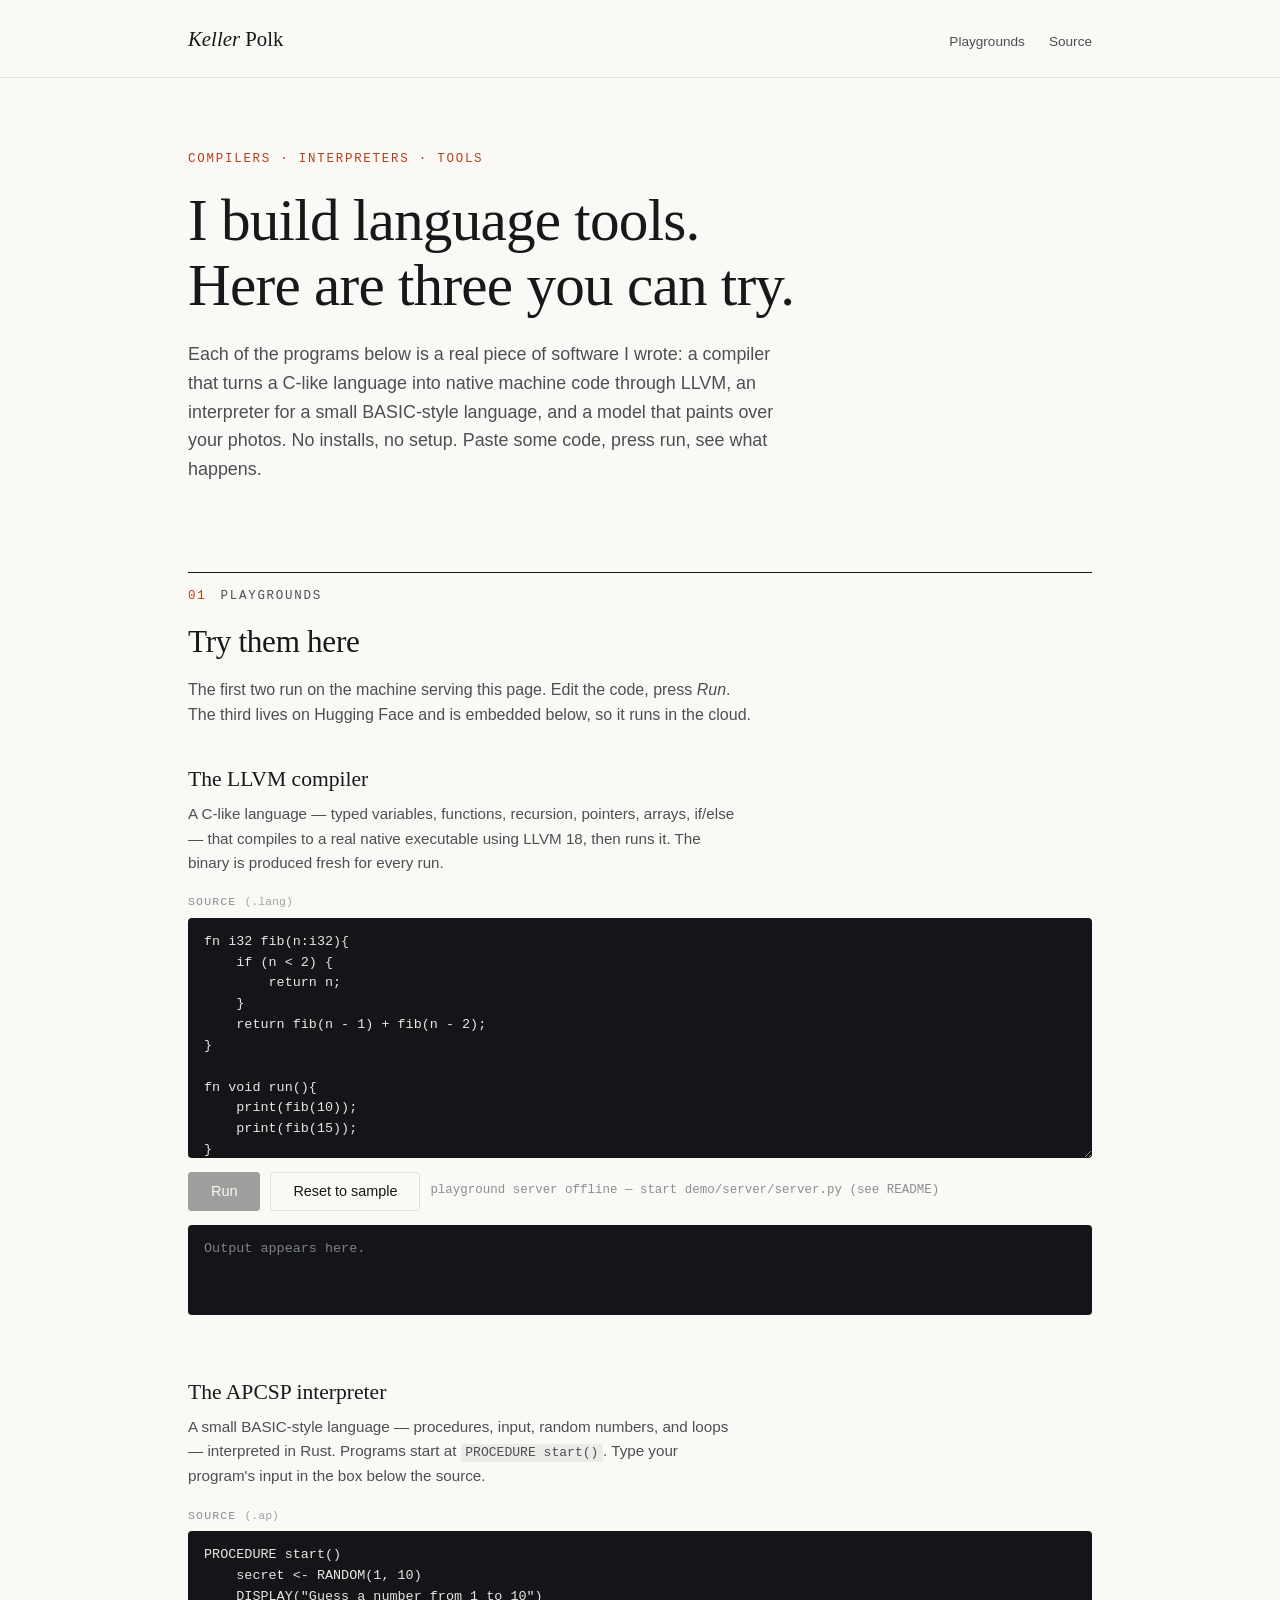
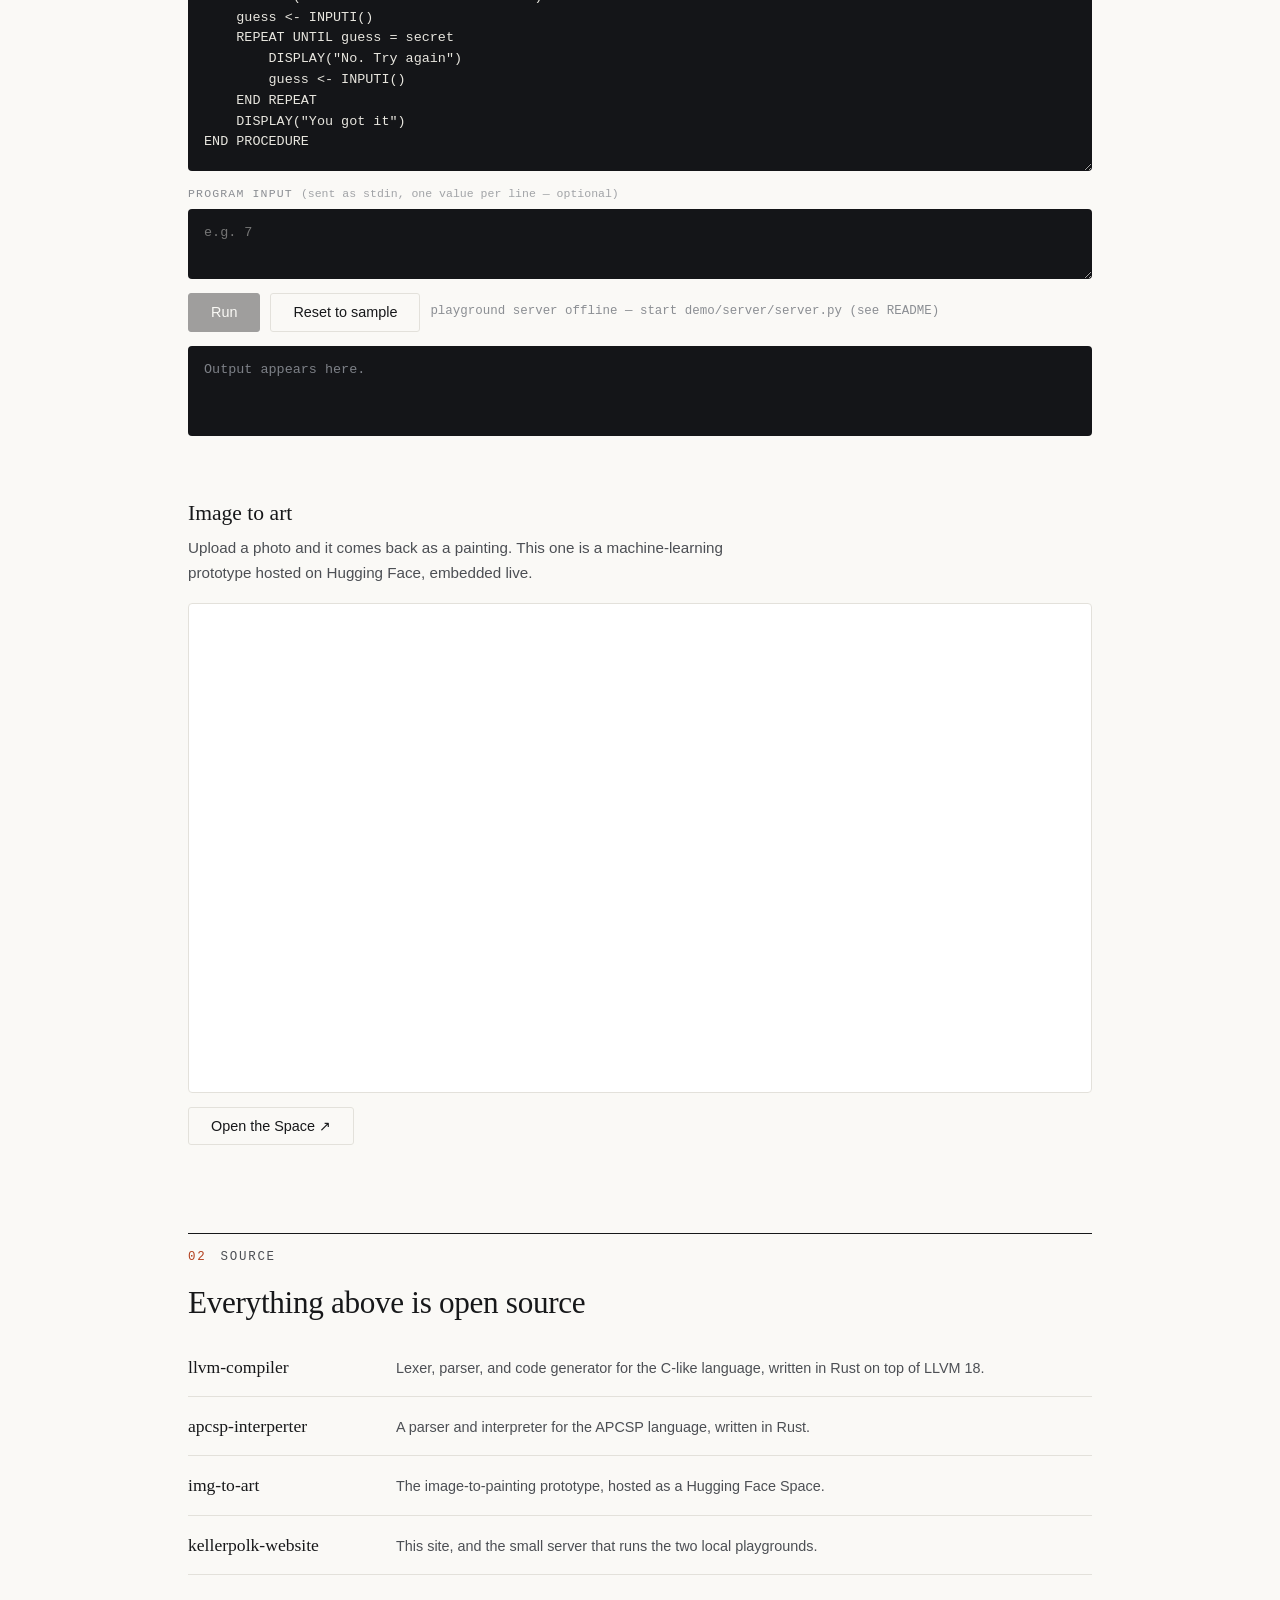
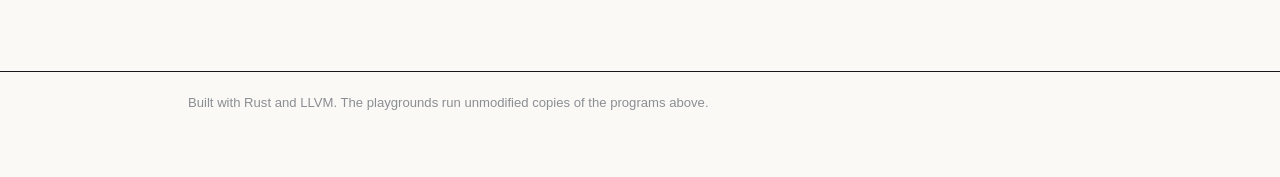
==== index.html @ 18549d85 "kellerpolk.com: playgrounds for the LLVM compiler, the APCSP interpreter, and image-to-art - Static " ====
<!doctype html>
<html lang="en">
<head>
<meta charset="utf-8">
<meta name="viewport" content="width=device-width, initial-scale=1">
<title>Keller Polk — Playgrounds</title>
<meta name="description" content="Keller Polk builds language tools. Try three of them right here: an LLVM-based compiler, an APCSP interpreter, and image-to-art.">
<link rel="icon" href="data:image/svg+xml,%3Csvg xmlns='http://www.w3.org/2000/svg' viewBox='0 0 32 32'%3E%3Crect width='32' height='32' fill='%23f7f5f0'/%3E%3Ctext x='16' y='23' font-family='Georgia,serif' font-size='20' text-anchor='middle' fill='%23191714'%3EK%3C/text%3E%3C/svg%3E">
<link rel="stylesheet" href="/css/site.css">
</head>
<body>

<header class="site-header">
  <div class="wrap">
    <a class="wordmark" href="/"><span>Keller</span> Polk</a>
    <nav class="site-nav">
      <a href="#playgrounds">Playgrounds</a>
      <a href="#source">Source</a>
    </nav>
  </div>
</header>

<main class="wrap">

  <section class="intro">
    <p class="kicker">Compilers · Interpreters · Tools</p>
    <h1>I build language tools.<br>Here are three you can try.</h1>
    <p class="lede">
      Each of the programs below is a real piece of software I wrote:
      a compiler that turns a C-like language into native machine code through LLVM,
      an interpreter for a small BASIC-style language, and a model that paints over your photos.
      No installs, no setup. Paste some code, press run, see what happens.
    </p>
  </section>

  <section id="playgrounds" class="section">
    <p class="section-label"><span>01</span> Playgrounds</p>
    <h2 class="section-title">Try them here</h2>
    <p class="section-note">
      The first two run on the machine serving this page. Edit the code, press <em>Run</em>.
      The third lives on Hugging Face and is embedded below, so it runs in the cloud.
    </p>

    <article class="playground" id="pg-llvm">
      <header class="playground-head">
        <h3>The LLVM compiler</h3>
        <p class="playground-desc">
          A C-like language — typed variables, functions, recursion, pointers, arrays,
          if/else — that compiles to a real native executable using LLVM 18, then runs it.
          The binary is produced fresh for every run.
        </p>
      </header>
      <label class="field-label" for="llvm-code">Source <span class="field-hint">(.lang)</span></label>
      <textarea id="llvm-code" class="editor" spellcheck="false"></textarea>
      <div class="run-row">
        <button class="btn btn-run" id="llvm-run">Run</button>
        <button class="btn btn-ghost" id="llvm-reset">Reset to sample</button>
        <span class="status" id="llvm-status" aria-live="polite"></span>
      </div>
      <div class="console" id="llvm-console"><span class="console-empty">Output appears here.</span></div>
    </article>

    <article class="playground" id="pg-apcsp">
      <header class="playground-head">
        <h3>The APCSP interpreter</h3>
        <p class="playground-desc">
          A small BASIC-style language — procedures, input, random numbers, and loops —
          interpreted in Rust. Programs start at <code>PROCEDURE start()</code>.
          Type your program's input in the box below the source.
        </p>
      </header>
      <label class="field-label" for="apcsp-code">Source <span class="field-hint">(.ap)</span></label>
      <textarea id="apcsp-code" class="editor" spellcheck="false"></textarea>
      <label class="field-label" for="apcsp-stdin">Program input <span class="field-hint">(sent as stdin, one value per line — optional)</span></label>
      <textarea id="apcsp-stdin" class="editor editor-small" spellcheck="false" placeholder="e.g. 7"></textarea>
      <div class="run-row">
        <button class="btn btn-run" id="apcsp-run">Run</button>
        <button class="btn btn-ghost" id="apcsp-reset">Reset to sample</button>
        <span class="status" id="apcsp-status" aria-live="polite"></span>
      </div>
      <div class="console" id="apcsp-console"><span class="console-empty">Output appears here.</span></div>
    </article>

    <article class="playground" id="pg-art">
      <header class="playground-head">
        <h3>Image to art</h3>
        <p class="playground-desc">
          Upload a photo and it comes back as a painting. This one is a machine-learning
          prototype hosted on Hugging Face, embedded live.
        </p>
      </header>
      <div class="space-embed">
        <iframe src="https://huggingface.co/spaces/Keller-Polk/img-to-art"
                title="Image to art — Hugging Face Space"
                loading="lazy"
                style="width:100%;min-height:480px;border:0"></iframe>
      </div>
      <div class="run-row">
        <a class="btn btn-ghost" href="https://huggingface.co/spaces/Keller-Polk/img-to-art" target="_blank" rel="noopener">Open the Space ↗</a>
      </div>
    </article>

  </section>

  <section id="source" class="section">
    <p class="section-label"><span>02</span> Source</p>
    <h2 class="section-title">Everything above is open source</h2>
    <ul class="source-list">
      <li>
        <a href="https://github.com/Keller-Polk/llvm-compiler" target="_blank" rel="noopener">llvm-compiler</a>
        <span>Lexer, parser, and code generator for the C-like language, written in Rust on top of LLVM 18.</span>
      </li>
      <li>
        <a href="https://github.com/Keller-Polk/apcsp-interperter" target="_blank" rel="noopener">apcsp-interperter</a>
        <span>A parser and interpreter for the APCSP language, written in Rust.</span>
      </li>
      <li>
        <a href="https://github.com/Keller-Polk/img-to-art" target="_blank" rel="noopener">img-to-art</a>
        <span>The image-to-painting prototype, hosted as a Hugging Face Space.</span>
      </li>
      <li>
        <a href="https://github.com/Keller-Polk/kellerpolk-website" target="_blank" rel="noopener">kellerpolk-website</a>
        <span>This site, and the small server that runs the two local playgrounds.</span>
      </li>
    </ul>
  </section>

</main>

<footer class="site-footer">
  <div class="wrap">
    <p>Built with Rust and LLVM. The playgrounds run unmodified copies of the programs above.</p>
  </div>
</footer>

<script type="text/plain" id="sample-llvm">
fn i32 fib(n:i32){
	if (n < 2) {
		return n;
	}
	return fib(n - 1) + fib(n - 2);
}

fn void run(){
	print(fib(10));
	print(fib(15));
}
</script>

<script type="text/plain" id="sample-apcsp">
PROCEDURE start()
    secret <- RANDOM(1, 10)
    DISPLAY("Guess a number from 1 to 10")
    guess <- INPUTI()
    REPEAT UNTIL guess = secret
        DISPLAY("No. Try again")
        guess <- INPUTI()
    END REPEAT
    DISPLAY("You got it")
END PROCEDURE
</script>

<script src="/js/site.js"></script>
</body>
</html>
---- css/site.css ----
/* ————————————————————————————————————————————————
   kellerpolk.com — editorial, quiet, human.
   Serif display, system sans body, mono for code.
   No gradients, no glass, no blobs.
   ———————————————————————————————————————————————— */

:root {
  --paper: #faf9f6;
  --ink: #17181a;
  --ink-soft: #4c4f54;
  --ink-faint: #8b8e93;
  --rule: #e3e1db;
  --accent: #b3411f; /* oxide red, used sparingly */
  --dark: #141518;
  --dark-fg: #e8e6df;
  --dark-faint: #7d8087;
  --err: #ff9d7a;
  --max-w: 960px;

  --serif: "Iowan Old Style", "Palatino Linotype", Palatino, "Book Antiqua", Charter, Georgia, serif;
  --sans: -apple-system, BlinkMacSystemFont, "Segoe UI", Helvetica, "Helvetica Neue", Arial, sans-serif;
  --mono: ui-monospace, "SF Mono", SFMono-Regular, Menlo, Consolas, "Liberation Mono", monospace;
}

* { box-sizing: border-box; }

html { scroll-behavior: smooth; }

body {
  margin: 0;
  background: var(--paper);
  color: var(--ink);
  font-family: var(--sans);
  font-size: 16px;
  line-height: 1.6;
  -webkit-font-smoothing: antialiased;
}

.wrap {
  max-width: var(--max-w);
  margin: 0 auto;
  padding: 0 28px;
}

a { color: var(--accent); text-decoration: none; }
a:hover { text-decoration: underline; text-underline-offset: 3px; }

code {
  font-family: var(--mono);
  font-size: 0.86em;
  background: rgba(23, 24, 26, 0.06);
  padding: 0.1em 0.35em;
  border-radius: 3px;
}

/* ——— masthead ——— */

.site-header {
  border-bottom: 1px solid var(--rule);
}

.site-header .wrap {
  display: flex;
  justify-content: space-between;
  align-items: baseline;
  padding-top: 22px;
  padding-bottom: 22px;
}

.wordmark {
  font-family: var(--serif);
  font-size: 1.3rem;
  color: var(--ink);
}
.wordmark span { font-style: italic; }
.wordmark:hover { color: var(--accent); text-decoration: none; }

.site-nav {
  display: flex;
  gap: 24px;
  font-size: 0.85rem;
}
.site-nav a { color: var(--ink-soft); }
.site-nav a:hover { color: var(--accent); }

/* ——— intro ——— */

.intro { padding: 72px 0 0; }

.kicker {
  font-family: var(--mono);
  font-size: 0.78rem;
  letter-spacing: 0.14em;
  text-transform: uppercase;
  color: var(--accent);
  margin: 0 0 18px;
}

.intro h1 {
  font-family: var(--serif);
  font-weight: 500;
  font-size: clamp(2.4rem, 6vw, 3.7rem);
  line-height: 1.1;
  letter-spacing: -0.013em;
  margin: 0 0 22px;
}

.lede {
  font-size: 1.12rem;
  color: var(--ink-soft);
  max-width: 60ch;
  margin: 0;
}

/* ——— sections ——— */

.section { margin-top: 88px; }

.section-label {
  display: flex;
  align-items: baseline;
  border-top: 1px solid var(--ink);
  padding-top: 14px;
  margin: 0 0 10px;
  font-family: var(--mono);
  font-size: 0.78rem;
  letter-spacing: 0.14em;
  text-transform: uppercase;
  color: var(--ink-soft);
}
.section-label span {
  color: var(--accent);
  margin-right: 14px;
}

.section-title {
  font-family: var(--serif);
  font-weight: 500;
  font-size: 1.95rem;
  letter-spacing: -0.01em;
  margin: 0 0 10px;
}

.section-note {
  color: var(--ink-soft);
  max-width: 64ch;
  margin: 0 0 34px;
}

/* ——— playgrounds ——— */

.playground { margin-bottom: 60px; }

.playground-head { margin-bottom: 18px; }

.playground h3 {
  font-family: var(--serif);
  font-weight: 500;
  font-size: 1.35rem;
  margin: 0 0 6px;
}

.playground-desc {
  color: var(--ink-soft);
  max-width: 66ch;
  margin: 0;
  font-size: 0.95rem;
}

.field-label {
  display: block;
  font-family: var(--mono);
  font-size: 0.72rem;
  letter-spacing: 0.1em;
  text-transform: uppercase;
  color: var(--ink-faint);
  margin: 14px 0 6px;
}
.field-hint {
  text-transform: none;
  letter-spacing: 0;
  color: var(--ink-faint);
  opacity: 0.8;
}

.editor {
  width: 100%;
  min-height: 240px;
  display: block;
  background: var(--dark);
  color: var(--dark-fg);
  font-family: var(--mono);
  font-size: 0.84rem;
  line-height: 1.55;
  border: 0;
  border-radius: 4px;
  padding: 14px 16px;
  resize: vertical;
  tab-size: 4;
  white-space: pre;
  overflow: auto;
}
.editor:focus { outline: 2px solid var(--accent); outline-offset: -2px; }

.editor-small { min-height: 58px; }

.run-row {
  display: flex;
  gap: 10px;
  align-items: center;
  margin-top: 14px;
  flex-wrap: wrap;
}

.btn {
  font-family: var(--sans);
  font-size: 0.9rem;
  padding: 9px 22px;
  border-radius: 3px;
  border: 1px solid var(--ink);
  background: var(--ink);
  color: var(--paper);
  cursor: pointer;
  display: inline-block;
  line-height: 1.3;
}
.btn:hover:not(:disabled) {
  background: var(--accent);
  border-color: var(--accent);
  color: #fff;
  text-decoration: none;
}
.btn:disabled { opacity: 0.4; cursor: not-allowed; }

.btn-ghost {
  background: transparent;
  color: var(--ink);
  border-color: var(--rule);
}
.btn-ghost:hover:not(:disabled) {
  background: transparent;
  border-color: var(--ink);
  color: var(--ink);
}

.status {
  font-family: var(--mono);
  font-size: 0.78rem;
  color: var(--ink-faint);
}

.console {
  margin-top: 14px;
  background: var(--dark);
  border-radius: 4px;
  min-height: 90px;
  max-height: 420px;
  overflow: auto;
  padding: 14px 16px;
  font-family: var(--mono);
  font-size: 0.84rem;
  line-height: 1.55;
  color: var(--dark-fg);
  white-space: pre-wrap;
  word-break: break-word;
}

.console-empty { color: var(--dark-faint); }
.console .err { color: var(--err); }
.console .dim { color: var(--dark-faint); }

/* ——— HF space embed ——— */

.space-embed {
  border: 1px solid var(--rule);
  border-radius: 4px;
  overflow: hidden;
  background: #fff;
}

/* ——— source list ——— */

.source-list {
  list-style: none;
  margin: 0;
  padding: 0;
}

.source-list li {
  display: flex;
  align-items: baseline;
  gap: 18px;
  padding: 15px 0;
  border-bottom: 1px solid var(--rule);
}

.source-list a {
  font-family: var(--serif);
  font-size: 1.1rem;
  color: var(--ink);
  flex: 0 0 auto;
  min-width: 190px;
}
.source-list a:hover { color: var(--accent); }

.source-list span {
  color: var(--ink-soft);
  font-size: 0.9rem;
}

/* ——— footer ——— */

.site-footer {
  margin-top: 96px;
  border-top: 1px solid var(--ink);
}

.site-footer .wrap {
  padding-top: 20px;
  padding-bottom: 64px;
}

.site-footer p {
  margin: 0;
  font-size: 0.82rem;
  color: var(--ink-faint);
}

@media (max-width: 600px) {
  .source-list li { flex-direction: column; gap: 4px; }
  .source-list a { min-width: 0; }
}
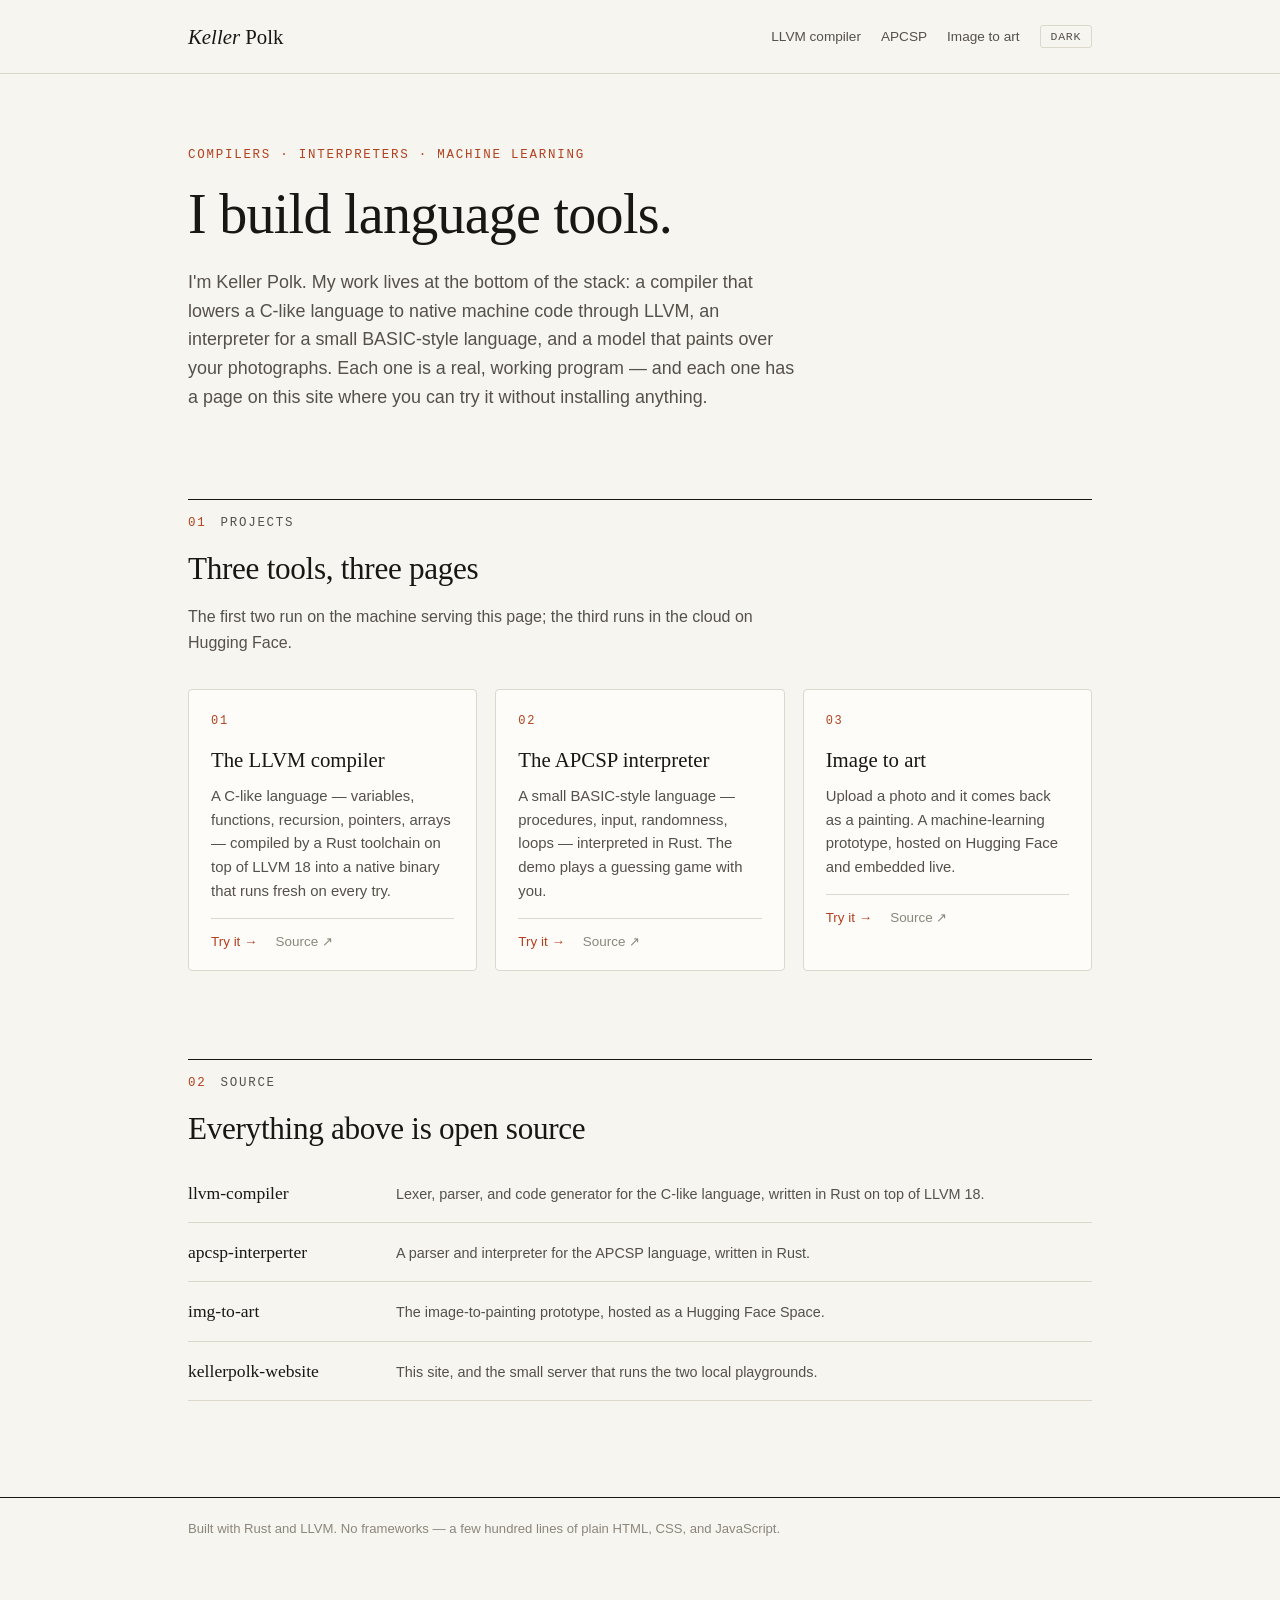
==== commit f69aeec6: "Turn the site into a portfolio: home page with project links, dark mode, and the real fixes behind t" ====
--- a/index.html
+++ b/index.html
@@ -3,19 +3,31 @@
 <head>
 <meta charset="utf-8">
 <meta name="viewport" content="width=device-width, initial-scale=1">
-<title>Keller Polk — Playgrounds</title>
-<meta name="description" content="Keller Polk builds language tools. Try three of them right here: an LLVM-based compiler, an APCSP interpreter, and image-to-art.">
+<title>Keller Polk</title>
+<meta name="description" content="Keller Polk builds language tools: a compiler on top of LLVM, an interpreter for a small BASIC-style language, and a machine-learning model that paints. Each one is live on this site.">
 <link rel="icon" href="data:image/svg+xml,%3Csvg xmlns='http://www.w3.org/2000/svg' viewBox='0 0 32 32'%3E%3Crect width='32' height='32' fill='%23f7f5f0'/%3E%3Ctext x='16' y='23' font-family='Georgia,serif' font-size='20' text-anchor='middle' fill='%23191714'%3EK%3C/text%3E%3C/svg%3E">
-<link rel="stylesheet" href="/css/site.css">
+<script>
+(function () {
+  var t = null;
+  try { t = localStorage.getItem("kp-theme"); } catch (e) {}
+  if (t !== "light" && t !== "dark") {
+    t = window.matchMedia && window.matchMedia("(prefers-color-scheme: dark)").matches ? "dark" : "light";
+  }
+  document.documentElement.setAttribute("data-theme", t);
+})();
+</script>
+<link rel="stylesheet" href="css/site.css">
 </head>
 <body>
 
 <header class="site-header">
   <div class="wrap">
-    <a class="wordmark" href="/"><span>Keller</span> Polk</a>
+    <a class="wordmark" href="index.html"><span>Keller</span> Polk</a>
     <nav class="site-nav">
-      <a href="#playgrounds">Playgrounds</a>
-      <a href="#source">Source</a>
+      <a href="llvm-compiler.html">LLVM compiler</a>
+      <a href="apcsp-interpreter.html">APCSP</a>
+      <a href="image-to-art.html">Image to art</a>
+      <button class="btn-tiny" type="button" data-theme-toggle></button>
     </nav>
   </div>
 </header>
@@ -23,86 +35,68 @@
 <main class="wrap">
 
   <section class="intro">
-    <p class="kicker">Compilers · Interpreters · Tools</p>
-    <h1>I build language tools.<br>Here are three you can try.</h1>
+    <p class="kicker">Compilers · Interpreters · Machine learning</p>
+    <h1>I build language tools.</h1>
     <p class="lede">
-      Each of the programs below is a real piece of software I wrote:
-      a compiler that turns a C-like language into native machine code through LLVM,
-      an interpreter for a small BASIC-style language, and a model that paints over your photos.
-      No installs, no setup. Paste some code, press run, see what happens.
+      I'm Keller Polk. My work lives at the bottom of the stack: a compiler that lowers
+      a C-like language to native machine code through LLVM, an interpreter for a small
+      BASIC-style language, and a model that paints over your photographs.
+      Each one is a real, working program — and each one has a page on this site
+      where you can try it without installing anything.
     </p>
   </section>
 
-  <section id="playgrounds" class="section">
-    <p class="section-label"><span>01</span> Playgrounds</p>
-    <h2 class="section-title">Try them here</h2>
+  <section class="section" id="projects">
+    <p class="section-label"><span>01</span> Projects</p>
+    <h2 class="section-title">Three tools, three pages</h2>
     <p class="section-note">
-      The first two run on the machine serving this page. Edit the code, press <em>Run</em>.
-      The third lives on Hugging Face and is embedded below, so it runs in the cloud.
+      The first two run on the machine serving this page; the third runs in the cloud on Hugging Face.
     </p>
 
-    <article class="playground" id="pg-llvm">
-      <header class="playground-head">
-        <h3>The LLVM compiler</h3>
-        <p class="playground-desc">
-          A C-like language — typed variables, functions, recursion, pointers, arrays,
-          if/else — that compiles to a real native executable using LLVM 18, then runs it.
-          The binary is produced fresh for every run.
+    <div class="cards">
+      <div class="card">
+        <p class="card-num">01</p>
+        <h3><a href="llvm-compiler.html">The LLVM compiler</a></h3>
+        <p class="card-desc">
+          A C-like language — variables, functions, recursion, pointers, arrays —
+          compiled by a Rust toolchain on top of LLVM 18 into a native binary that
+          runs fresh on every try.
         </p>
-      </header>
-      <label class="field-label" for="llvm-code">Source <span class="field-hint">(.lang)</span></label>
-      <textarea id="llvm-code" class="editor" spellcheck="false"></textarea>
-      <div class="run-row">
-        <button class="btn btn-run" id="llvm-run">Run</button>
-        <button class="btn btn-ghost" id="llvm-reset">Reset to sample</button>
-        <span class="status" id="llvm-status" aria-live="polite"></span>
+        <p class="card-links">
+          <a class="card-try" href="llvm-compiler.html">Try it →</a>
+          <a class="card-src" href="https://github.com/Keller-Polk/llvm-compiler" target="_blank" rel="noopener">Source ↗</a>
+        </p>
       </div>
-      <div class="console" id="llvm-console"><span class="console-empty">Output appears here.</span></div>
-    </article>
 
-    <article class="playground" id="pg-apcsp">
-      <header class="playground-head">
-        <h3>The APCSP interpreter</h3>
-        <p class="playground-desc">
-          A small BASIC-style language — procedures, input, random numbers, and loops —
-          interpreted in Rust. Programs start at <code>PROCEDURE start()</code>.
-          Type your program's input in the box below the source.
+      <div class="card">
+        <p class="card-num">02</p>
+        <h3><a href="apcsp-interpreter.html">The APCSP interpreter</a></h3>
+        <p class="card-desc">
+          A small BASIC-style language — procedures, input, randomness, loops —
+          interpreted in Rust. The demo plays a guessing game with you.
         </p>
-      </header>
-      <label class="field-label" for="apcsp-code">Source <span class="field-hint">(.ap)</span></label>
-      <textarea id="apcsp-code" class="editor" spellcheck="false"></textarea>
-      <label class="field-label" for="apcsp-stdin">Program input <span class="field-hint">(sent as stdin, one value per line — optional)</span></label>
-      <textarea id="apcsp-stdin" class="editor editor-small" spellcheck="false" placeholder="e.g. 7"></textarea>
-      <div class="run-row">
-        <button class="btn btn-run" id="apcsp-run">Run</button>
-        <button class="btn btn-ghost" id="apcsp-reset">Reset to sample</button>
-        <span class="status" id="apcsp-status" aria-live="polite"></span>
+        <p class="card-links">
+          <a class="card-try" href="apcsp-interpreter.html">Try it →</a>
+          <a class="card-src" href="https://github.com/Keller-Polk/apcsp-interperter" target="_blank" rel="noopener">Source ↗</a>
+        </p>
       </div>
-      <div class="console" id="apcsp-console"><span class="console-empty">Output appears here.</span></div>
-    </article>
 
-    <article class="playground" id="pg-art">
-      <header class="playground-head">
-        <h3>Image to art</h3>
-        <p class="playground-desc">
-          Upload a photo and it comes back as a painting. This one is a machine-learning
-          prototype hosted on Hugging Face, embedded live.
+      <div class="card">
+        <p class="card-num">03</p>
+        <h3><a href="image-to-art.html">Image to art</a></h3>
+        <p class="card-desc">
+          Upload a photo and it comes back as a painting. A machine-learning
+          prototype, hosted on Hugging Face and embedded live.
         </p>
-      </header>
-      <div class="space-embed">
-        <iframe src="https://huggingface.co/spaces/Keller-Polk/img-to-art"
-                title="Image to art — Hugging Face Space"
-                loading="lazy"
-                style="width:100%;min-height:480px;border:0"></iframe>
+        <p class="card-links">
+          <a class="card-try" href="image-to-art.html">Try it →</a>
+          <a class="card-src" href="https://github.com/Keller-Polk/img-to-art" target="_blank" rel="noopener">Source ↗</a>
+        </p>
       </div>
-      <div class="run-row">
-        <a class="btn btn-ghost" href="https://huggingface.co/spaces/Keller-Polk/img-to-art" target="_blank" rel="noopener">Open the Space ↗</a>
-      </div>
-    </article>
-
+    </div>
   </section>
 
-  <section id="source" class="section">
+  <section class="section" id="source">
     <p class="section-label"><span>02</span> Source</p>
     <h2 class="section-title">Everything above is open source</h2>
     <ul class="source-list">
@@ -129,37 +123,10 @@
 
 <footer class="site-footer">
   <div class="wrap">
-    <p>Built with Rust and LLVM. The playgrounds run unmodified copies of the programs above.</p>
+    <p>Built with Rust and LLVM. No frameworks — a few hundred lines of plain HTML, CSS, and JavaScript.</p>
   </div>
 </footer>
 
-<script type="text/plain" id="sample-llvm">
-fn i32 fib(n:i32){
-	if (n < 2) {
-		return n;
-	}
-	return fib(n - 1) + fib(n - 2);
-}
-
-fn void run(){
-	print(fib(10));
-	print(fib(15));
-}
-</script>
-
-<script type="text/plain" id="sample-apcsp">
-PROCEDURE start()
-    secret <- RANDOM(1, 10)
-    DISPLAY("Guess a number from 1 to 10")
-    guess <- INPUTI()
-    REPEAT UNTIL guess = secret
-        DISPLAY("No. Try again")
-        guess <- INPUTI()
-    END REPEAT
-    DISPLAY("You got it")
-END PROCEDURE
-</script>
-
-<script src="/js/site.js"></script>
+<script src="js/site.js"></script>
 </body>
 </html>
--- a/css/site.css
+++ b/css/site.css
@@ -2,24 +2,48 @@
    kellerpolk.com — editorial, quiet, human.
    Serif display, system sans body, mono for code.
    No gradients, no glass, no blobs.
+   Light = warm paper, dark = warm charcoal.
+   Theme: <html data-theme="light|dark">, set before first paint.
    ———————————————————————————————————————————————— */
 
 :root {
-  --paper: #faf9f6;
-  --ink: #17181a;
-  --ink-soft: #4c4f54;
-  --ink-faint: #8b8e93;
-  --rule: #e3e1db;
+  --paper: #f7f5f0;
+  --paper-raised: #fdfcf8;
+  --ink: #191714;
+  --ink-soft: #55504a;
+  --ink-faint: #8b867c;
+  --rule: #ddd8cc;
   --accent: #b3411f; /* oxide red, used sparingly */
-  --dark: #141518;
-  --dark-fg: #e8e6df;
-  --dark-faint: #7d8087;
+  --accent-bright: #8f3013;
+  --term-bg: #151419; /* editor + console: always dark */
+  --term-fg: #e8e6df;
+  --term-faint: #7d8087;
+  --code-bg: rgba(25, 23, 20, 0.06);
+  --embed-bg: #ffffff;
   --err: #ff9d7a;
+
   --max-w: 960px;
 
   --serif: "Iowan Old Style", "Palatino Linotype", Palatino, "Book Antiqua", Charter, Georgia, serif;
   --sans: -apple-system, BlinkMacSystemFont, "Segoe UI", Helvetica, "Helvetica Neue", Arial, sans-serif;
   --mono: ui-monospace, "SF Mono", SFMono-Regular, Menlo, Consolas, "Liberation Mono", monospace;
+}
+
+:root[data-theme="dark"] {
+  --paper: #121110;
+  --paper-raised: #1a1815;
+  --ink: #e9e4da;
+  --ink-soft: #a89f92;
+  --ink-faint: #79715f;
+  --rule: #2d2921;
+  --accent: #e2794f;
+  --accent-bright: #f08a63;
+  --term-bg: #0d0c0a;
+  --term-fg: #e8e6df;
+  --term-faint: #7d8087;
+  --code-bg: rgba(233, 228, 218, 0.08);
+  --embed-bg: #0d0c0a;
+  --err: #ff9d7a;
 }
 
 * { box-sizing: border-box; }
@@ -48,7 +72,7 @@
 code {
   font-family: var(--mono);
   font-size: 0.86em;
-  background: rgba(23, 24, 26, 0.06);
+  background: var(--code-bg);
   padding: 0.1em 0.35em;
   border-radius: 3px;
 }
@@ -62,9 +86,10 @@
 .site-header .wrap {
   display: flex;
   justify-content: space-between;
-  align-items: baseline;
-  padding-top: 22px;
-  padding-bottom: 22px;
+  align-items: center;
+  padding-top: 20px;
+  padding-bottom: 20px;
+  gap: 16px;
 }
 
 .wordmark {
@@ -77,15 +102,33 @@
 
 .site-nav {
   display: flex;
-  gap: 24px;
+  gap: 20px;
+  align-items: center;
   font-size: 0.85rem;
 }
 .site-nav a { color: var(--ink-soft); }
 .site-nav a:hover { color: var(--accent); }
 
-/* ——— intro ——— */
+/* small theme toggle, right of the nav */
+.btn-tiny {
+  font-family: var(--mono);
+  font-size: 0.72rem;
+  letter-spacing: 0.06em;
+  text-transform: uppercase;
+  color: var(--ink-soft);
+  background: transparent;
+  border: 1px solid var(--rule);
+  border-radius: 3px;
+  padding: 4px 10px;
+  cursor: pointer;
+}
+.btn-tiny:hover { color: var(--accent); border-color: var(--accent); }
+
+/* ——— intro / page heads ——— */
 
 .intro { padding: 72px 0 0; }
+
+.page-head { padding: 56px 0 0; }
 
 .kicker {
   font-family: var(--mono);
@@ -96,10 +139,11 @@
   margin: 0 0 18px;
 }
 
-.intro h1 {
+.intro h1,
+.page-head h1 {
   font-family: var(--serif);
   font-weight: 500;
-  font-size: clamp(2.4rem, 6vw, 3.7rem);
+  font-size: clamp(2.3rem, 5.5vw, 3.5rem);
   line-height: 1.1;
   letter-spacing: -0.013em;
   margin: 0 0 22px;
@@ -108,13 +152,23 @@
 .lede {
   font-size: 1.12rem;
   color: var(--ink-soft);
-  max-width: 60ch;
-  margin: 0;
-}
+  max-width: 62ch;
+  margin: 0;
+}
+
+.back {
+  margin: 28px 0 0;
+  font-family: var(--mono);
+  font-size: 0.78rem;
+  letter-spacing: 0.06em;
+}
+.back a { color: var(--ink-faint); }
+.back a:hover { color: var(--accent); }
 
 /* ——— sections ——— */
 
 .section { margin-top: 88px; }
+.section-tight { margin-top: 48px; }
 
 .section-label {
   display: flex;
@@ -147,6 +201,59 @@
   margin: 0 0 34px;
 }
 
+/* ——— project cards (home) ——— */
+
+.cards {
+  display: grid;
+  grid-template-columns: repeat(auto-fit, minmax(250px, 1fr));
+  gap: 18px;
+  margin-top: 34px;
+}
+
+.card {
+  background: var(--paper-raised);
+  border: 1px solid var(--rule);
+  border-radius: 4px;
+  padding: 22px 22px 18px;
+}
+.card:hover { border-color: var(--accent); }
+
+.card-num {
+  font-family: var(--mono);
+  font-size: 0.75rem;
+  letter-spacing: 0.14em;
+  color: var(--accent);
+  margin: 0 0 12px;
+}
+
+.card h3 {
+  font-family: var(--serif);
+  font-weight: 500;
+  font-size: 1.3rem;
+  margin: 0 0 8px;
+}
+.card h3 a { color: var(--ink); }
+.card h3 a:hover { color: var(--accent); text-decoration: none; }
+
+.card-desc {
+  color: var(--ink-soft);
+  font-size: 0.93rem;
+  margin: 0;
+  min-height: 5.2em;
+}
+
+.card-links {
+  display: flex;
+  gap: 18px;
+  margin: 14px 0 0;
+  padding-top: 12px;
+  border-top: 1px solid var(--rule);
+  font-size: 0.84rem;
+}
+.card-try { color: var(--accent); }
+.card-src { color: var(--ink-faint); }
+.card-src:hover { color: var(--accent); }
+
 /* ——— playgrounds ——— */
 
 .playground { margin-bottom: 60px; }
@@ -187,12 +294,12 @@
   width: 100%;
   min-height: 240px;
   display: block;
-  background: var(--dark);
-  color: var(--dark-fg);
+  background: var(--term-bg);
+  color: var(--term-fg);
   font-family: var(--mono);
   font-size: 0.84rem;
   line-height: 1.55;
-  border: 0;
+  border: 1px solid transparent;
   border-radius: 4px;
   padding: 14px 16px;
   resize: vertical;
@@ -200,7 +307,9 @@
   white-space: pre;
   overflow: auto;
 }
+:root[data-theme="dark"] .editor { border-color: var(--rule); }
 .editor:focus { outline: 2px solid var(--accent); outline-offset: -2px; }
+.editor::placeholder { color: var(--term-faint); }
 
 .editor-small { min-height: 58px; }
 
@@ -239,8 +348,8 @@
 }
 .btn-ghost:hover:not(:disabled) {
   background: transparent;
-  border-color: var(--ink);
-  color: var(--ink);
+  border-color: var(--accent);
+  color: var(--accent);
 }
 
 .status {
@@ -251,7 +360,8 @@
 
 .console {
   margin-top: 14px;
-  background: var(--dark);
+  background: var(--term-bg);
+  border: 1px solid transparent;
   border-radius: 4px;
   min-height: 90px;
   max-height: 420px;
@@ -260,14 +370,22 @@
   font-family: var(--mono);
   font-size: 0.84rem;
   line-height: 1.55;
-  color: var(--dark-fg);
+  color: var(--term-fg);
   white-space: pre-wrap;
   word-break: break-word;
 }
-
-.console-empty { color: var(--dark-faint); }
+:root[data-theme="dark"] .console { border-color: var(--rule); }
+
+.console-empty { color: var(--term-faint); }
 .console .err { color: var(--err); }
-.console .dim { color: var(--dark-faint); }
+.console .dim { color: var(--term-faint); }
+
+.note {
+  color: var(--ink-faint);
+  font-size: 0.84rem;
+  margin: 14px 0 0;
+  max-width: 68ch;
+}
 
 /* ——— HF space embed ——— */
 
@@ -275,7 +393,15 @@
   border: 1px solid var(--rule);
   border-radius: 4px;
   overflow: hidden;
-  background: #fff;
+  background: var(--embed-bg);
+  min-height: 480px;
+}
+
+.embed-note {
+  color: var(--ink-faint);
+  font-size: 0.84rem;
+  margin: 12px 0 0;
+  max-width: 68ch;
 }
 
 /* ——— source list ——— */
@@ -329,4 +455,6 @@
 @media (max-width: 600px) {
   .source-list li { flex-direction: column; gap: 4px; }
   .source-list a { min-width: 0; }
-}
+  .site-nav { gap: 12px; font-size: 0.8rem; }
+  .intro, .page-head { padding-top: 44px; }
+}
